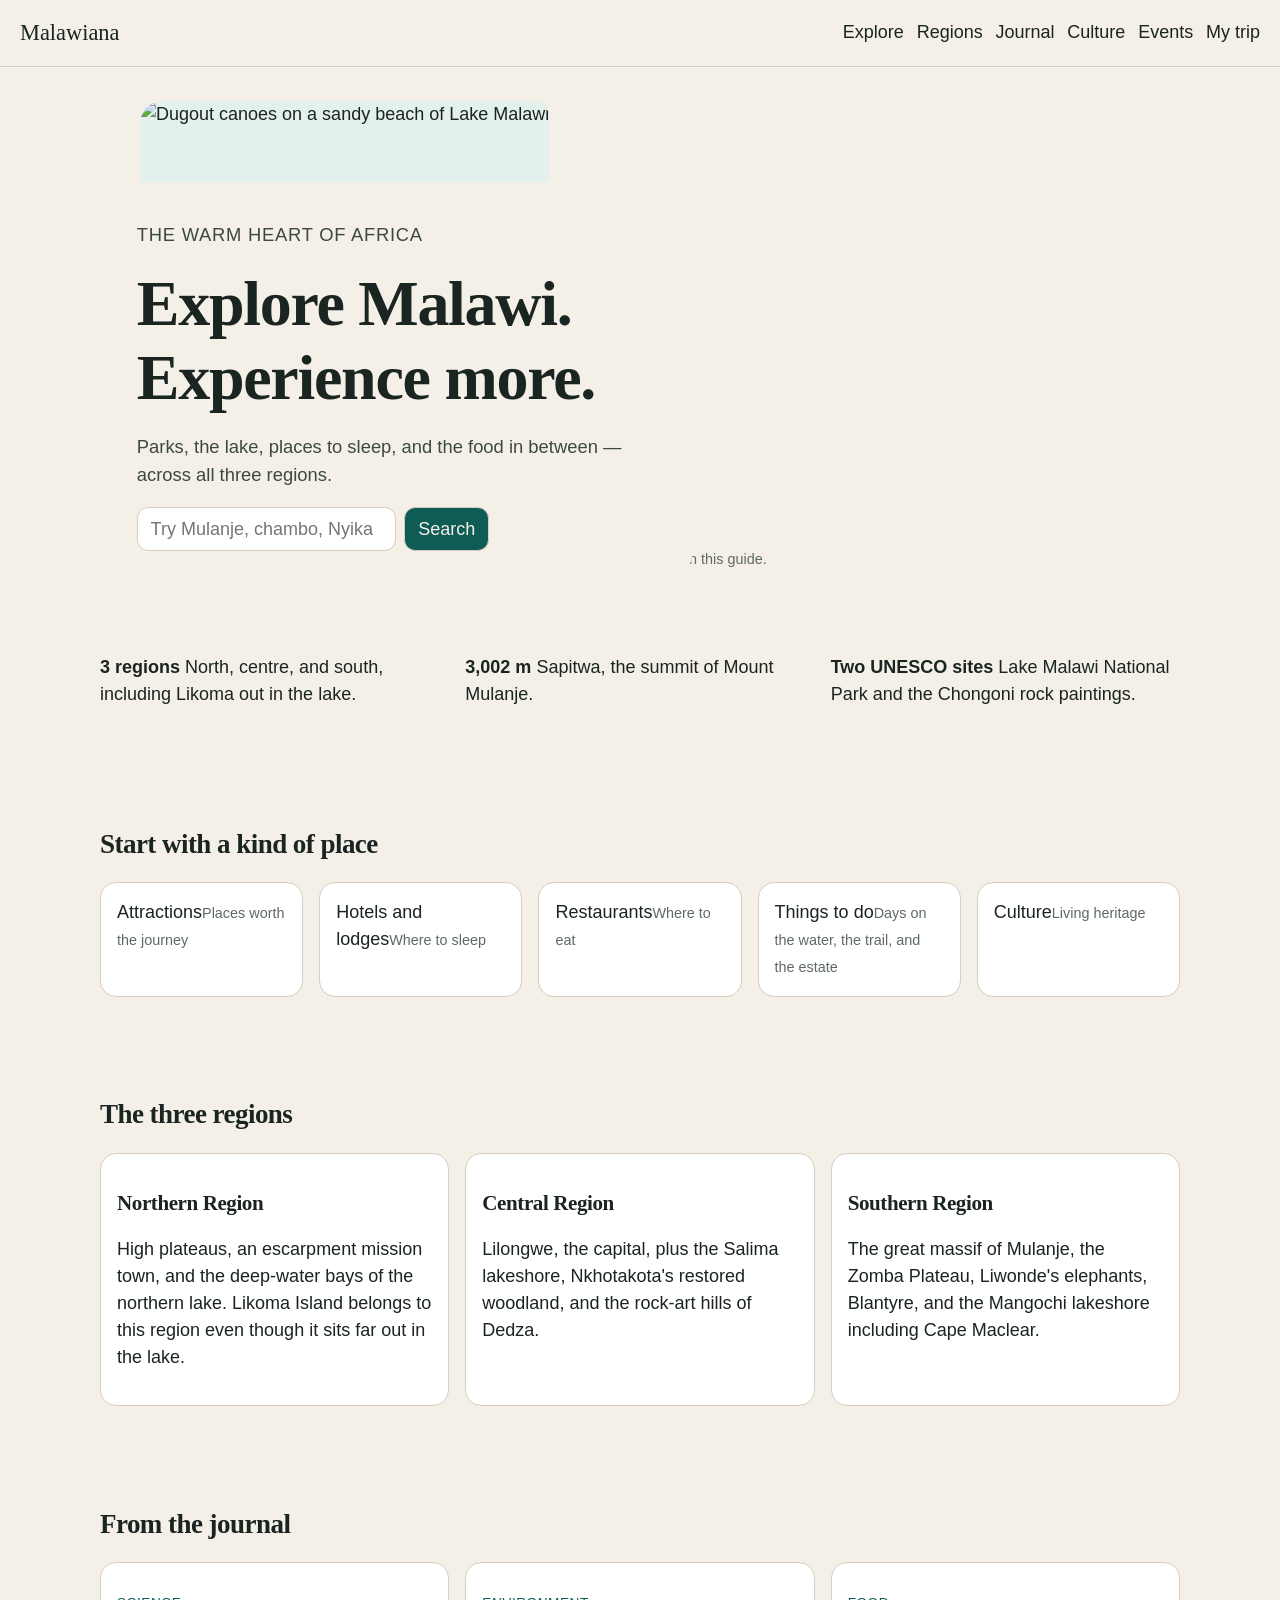
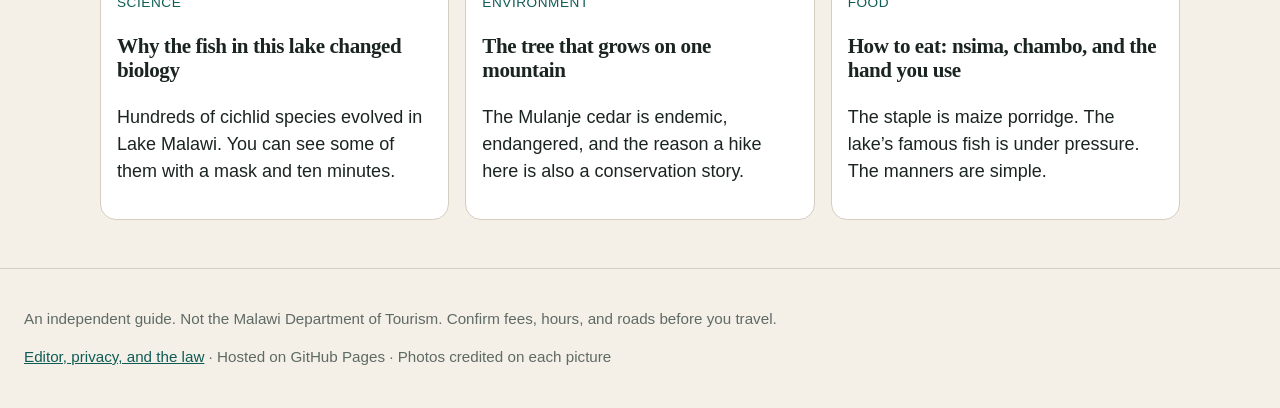
==== index.html @ 538b960f "Add files via upload" ====
<!DOCTYPE html>
<html lang="en">
<head>
  <meta charset="utf-8">
  <meta name="viewport" content="width=device-width, initial-scale=1">
  <title>Malawiana — Discover the warm heart of Africa</title>
  <meta name="description" content="An independent guide to Malawi’s parks, lake, lodges, food, and culture.">
  <link rel="stylesheet" href="styles.css">
  
</head>
<body>
  <a class="skip" href="#content">Skip to content</a>
  <header class="top">
    <a class="brand" href="index.html">Malawiana</a>
    <nav>
      <a href="explore.html">Explore</a>
      <a href="regions/index.html">Regions</a>
      <a href="journal/index.html">Journal</a>
      <a href="culture.html">Culture</a>
      <a href="events.html">Events</a>
      <a href="plan.html">My trip</a>
    </nav>
  </header>
  <div id="content">
  <section class="hero">
    <figure class="shot">
    <img src="https://commons.wikimedia.org/wiki/Special:FilePath/Monoxylon_beach_Lake_Malawi_1557.jpg?width=1600" alt="Dugout canoes on a sandy beach of Lake Malawi" loading="lazy">
    <figcaption>Stefan Kraft · CC BY-SA 3.0 · <a href="https://commons.wikimedia.org/wiki/File:Monoxylon_beach_Lake_Malawi_1557.jpg">Source</a> · A lake beach. Not a photograph of every place in this guide.</figcaption>
  </figure>
    <div class="hero-card">
      <p class="kicker">The warm heart of Africa</p>
      <h1>Explore Malawi. Experience more.</h1>
      <p>Parks, the lake, places to sleep, and the food in between — across all three regions.</p>
      <form class="search" action="explore.html">
        <label class="sr" for="q">Search places</label>
        <input id="q" name="q" placeholder="Try Mulanje, chambo, Nyika">
        <button type="submit">Search</button>
      </form>
    </div>
  </section>
  <section class="wrap facts">
    <p><strong>3 regions</strong> North, centre, and south, including Likoma out in the lake.</p>
    <p><strong>3,002 m</strong> Sapitwa, the summit of Mount Mulanje.</p>
    <p><strong>Two UNESCO sites</strong> Lake Malawi National Park and the Chongoni rock paintings.</p>
  </section>
  <section class="wrap">
    <h2>Start with a kind of place</h2>
    <div class="tiles">
      <a class="tile" href="explore.html?category=attraction"><span>Attractions</span><small>Places worth the journey</small></a><a class="tile" href="explore.html?category=stay"><span>Hotels and lodges</span><small>Where to sleep</small></a><a class="tile" href="explore.html?category=food"><span>Restaurants</span><small>Where to eat</small></a><a class="tile" href="explore.html?category=experience"><span>Things to do</span><small>Days on the water, the trail, and the estate</small></a><a class="tile" href="explore.html?category=culture"><span>Culture</span><small>Living heritage</small></a>
    </div>
  </section>
  <section class="wrap">
    <h2>The three regions</h2>
    <div class="cards">
      <a class="card" href="regions/northern.html"><h3>Northern Region</h3><p>High plateaus, an escarpment mission town, and the deep-water bays of the northern lake. Likoma Island belongs to this region even though it sits far out in the lake.</p></a><a class="card" href="regions/central.html"><h3>Central Region</h3><p>Lilongwe, the capital, plus the Salima lakeshore, Nkhotakota's restored woodland, and the rock-art hills of Dedza.</p></a><a class="card" href="regions/southern.html"><h3>Southern Region</h3><p>The great massif of Mulanje, the Zomba Plateau, Liwonde's elephants, Blantyre, and the Mangochi lakeshore including Cape Maclear.</p></a>
    </div>
  </section>
  <section class="wrap">
    <h2>From the journal</h2>
    <div class="cards">
      <a class="card" href="journal/cichlids.html"><p class="kicker">Science</p><h3>Why the fish in this lake changed biology</h3><p>Hundreds of cichlid species evolved in Lake Malawi. You can see some of them with a mask and ten minutes.</p></a><a class="card" href="journal/mulanje-cedar.html"><p class="kicker">Environment</p><h3>The tree that grows on one mountain</h3><p>The Mulanje cedar is endemic, endangered, and the reason a hike here is also a conservation story.</p></a><a class="card" href="journal/eating.html"><p class="kicker">Food</p><h3>How to eat: nsima, chambo, and the hand you use</h3><p>The staple is maize porridge. The lake’s famous fish is under pressure. The manners are simple.</p></a>
    </div>
  </section></div>
  <footer class="foot">
    <p>An independent guide. Not the Malawi Department of Tourism. Confirm fees, hours, and roads before you travel.</p>
    <p><a href="legal.html">Editor, privacy, and the law</a> · Hosted on GitHub Pages · Photos credited on each picture</p>
  </footer>
  <script src="app.js"></script>
</body>
</html>
---- styles.css ----
:root { --paper:#f4f0e7; --ink:#1a2420; --soft:#3c4943; --muted:#5e6a64; --line:#d5cdbf; --lake:#0f5c57; --foam:#e4f0ee; }
* { box-sizing: border-box; }
html { scroll-behavior: smooth; }
body { margin: 0; background: var(--paper); color: var(--ink); font: 18px/1.5 "Avenir Next", "Segoe UI", sans-serif; }
h1, h2, h3 { font-family: Palatino, "Iowan Old Style", Georgia, serif; font-weight: 560; letter-spacing: -0.02em; line-height: 1.15; }
a { color: var(--lake); }
.skip { position: absolute; left: -999px; }
.skip:focus { left: 1rem; top: 1rem; background: white; padding: .5rem; z-index: 5; }
.top { display: flex; gap: 1rem; justify-content: space-between; align-items: center; padding: 1rem 1.25rem; border-bottom: 1px solid var(--line); position: sticky; top: 0; background: rgb(244 240 231 / .94); }
.brand { font-family: Palatino, Georgia, serif; font-size: 1.4rem; color: var(--ink); text-decoration: none; }
nav { display: flex; flex-wrap: wrap; gap: .8rem; }
nav a { color: var(--ink); text-decoration: none; }
.wrap { width: min(1080px, calc(100% - 2rem)); margin: 0 auto; padding: 2rem 0 3rem; }
.narrow { width: min(740px, calc(100% - 2rem)); }
.kicker { color: var(--lake); font-size: .85rem; letter-spacing: .04em; text-transform: uppercase; }
h1 { font-size: clamp(2.4rem, 5vw, 4.2rem); margin: .2rem 0 .6rem; }
.lede, .hero-card p { color: var(--soft); font-size: 1.15rem; }
.hero { width: min(1080px, calc(100% - 2rem)); margin: 1rem auto; display: grid; }
.hero .shot, .hero .typecard { grid-area: 1 / 1; min-height: 28rem; border-radius: 1.4rem; overflow: hidden; }
.hero img { width: 100%; height: 100%; object-fit: cover; min-height: 28rem; }
.hero-card { grid-area: 1 / 1; align-self: end; margin: 1rem; background: var(--paper); border-radius: 1rem; padding: 1.3rem; max-width: 36rem; }
.search, .filters { display: flex; flex-wrap: wrap; gap: .5rem; }
input, select, button { font: inherit; min-height: 2.8rem; border-radius: .7rem; border: 1px solid var(--line); background: white; color: var(--ink); padding: 0 .8rem; }
button, .btn { background: var(--lake); color: var(--paper); text-decoration: none; display: inline-flex; align-items: center; cursor: pointer; }
.btn-ghost { background: transparent; color: var(--lake); }
.facts, .cards, .tiles { display: grid; gap: 1rem; }
.tiles { grid-template-columns: repeat(auto-fit, minmax(180px, 1fr)); }
.tile, .card { display: block; border: 1px solid var(--line); border-radius: 1rem; padding: 1rem; color: inherit; text-decoration: none; background: white; }
.tile small, .fine, figcaption { color: var(--muted); font-size: .9rem; }
.cards { grid-template-columns: repeat(auto-fit, minmax(240px, 1fr)); }
.split { display: grid; gap: 1rem; }
.map { height: 28rem; border-radius: 1rem; border: 1px solid var(--line); }
.shot img { width: 100%; border-radius: 1rem; max-height: 32rem; object-fit: cover; background: var(--foam); }
.typecard { display: grid; place-items: center; background: var(--lake); color: var(--paper); min-height: 12rem; border-radius: 1rem; font-family: Palatino, Georgia, serif; font-size: 2rem; }
.facts-list { display: grid; gap: .8rem; }
.facts-list div { display: grid; gap: .15rem; }
dt { color: var(--muted); font-size: .85rem; }
.amenities { display: flex; flex-wrap: wrap; gap: .4rem; }
.amenities span { border: 1px solid var(--line); border-radius: 999px; padding: .2rem .6rem; font-size: .9rem; }
.actions { display: flex; flex-wrap: wrap; gap: .5rem; }
.people div { display: grid; gap: .2rem; padding: .7rem 0; border-top: 1px solid var(--line); }
.foot { border-top: 1px solid var(--line); padding: 1.5rem; color: var(--muted); font-size: .95rem; }
.sr { position: absolute; width: 1px; height: 1px; overflow: hidden; clip: rect(0 0 0 0); }
.stack { display: grid; gap: .8rem; }
ul.plain { padding-left: 1.1rem; }
@media (min-width: 900px) { .split { grid-template-columns: 1.1fr .9fr; } .facts { grid-template-columns: repeat(3, 1fr); } }
@media (prefers-reduced-motion: reduce) { html { scroll-behavior: auto; } }
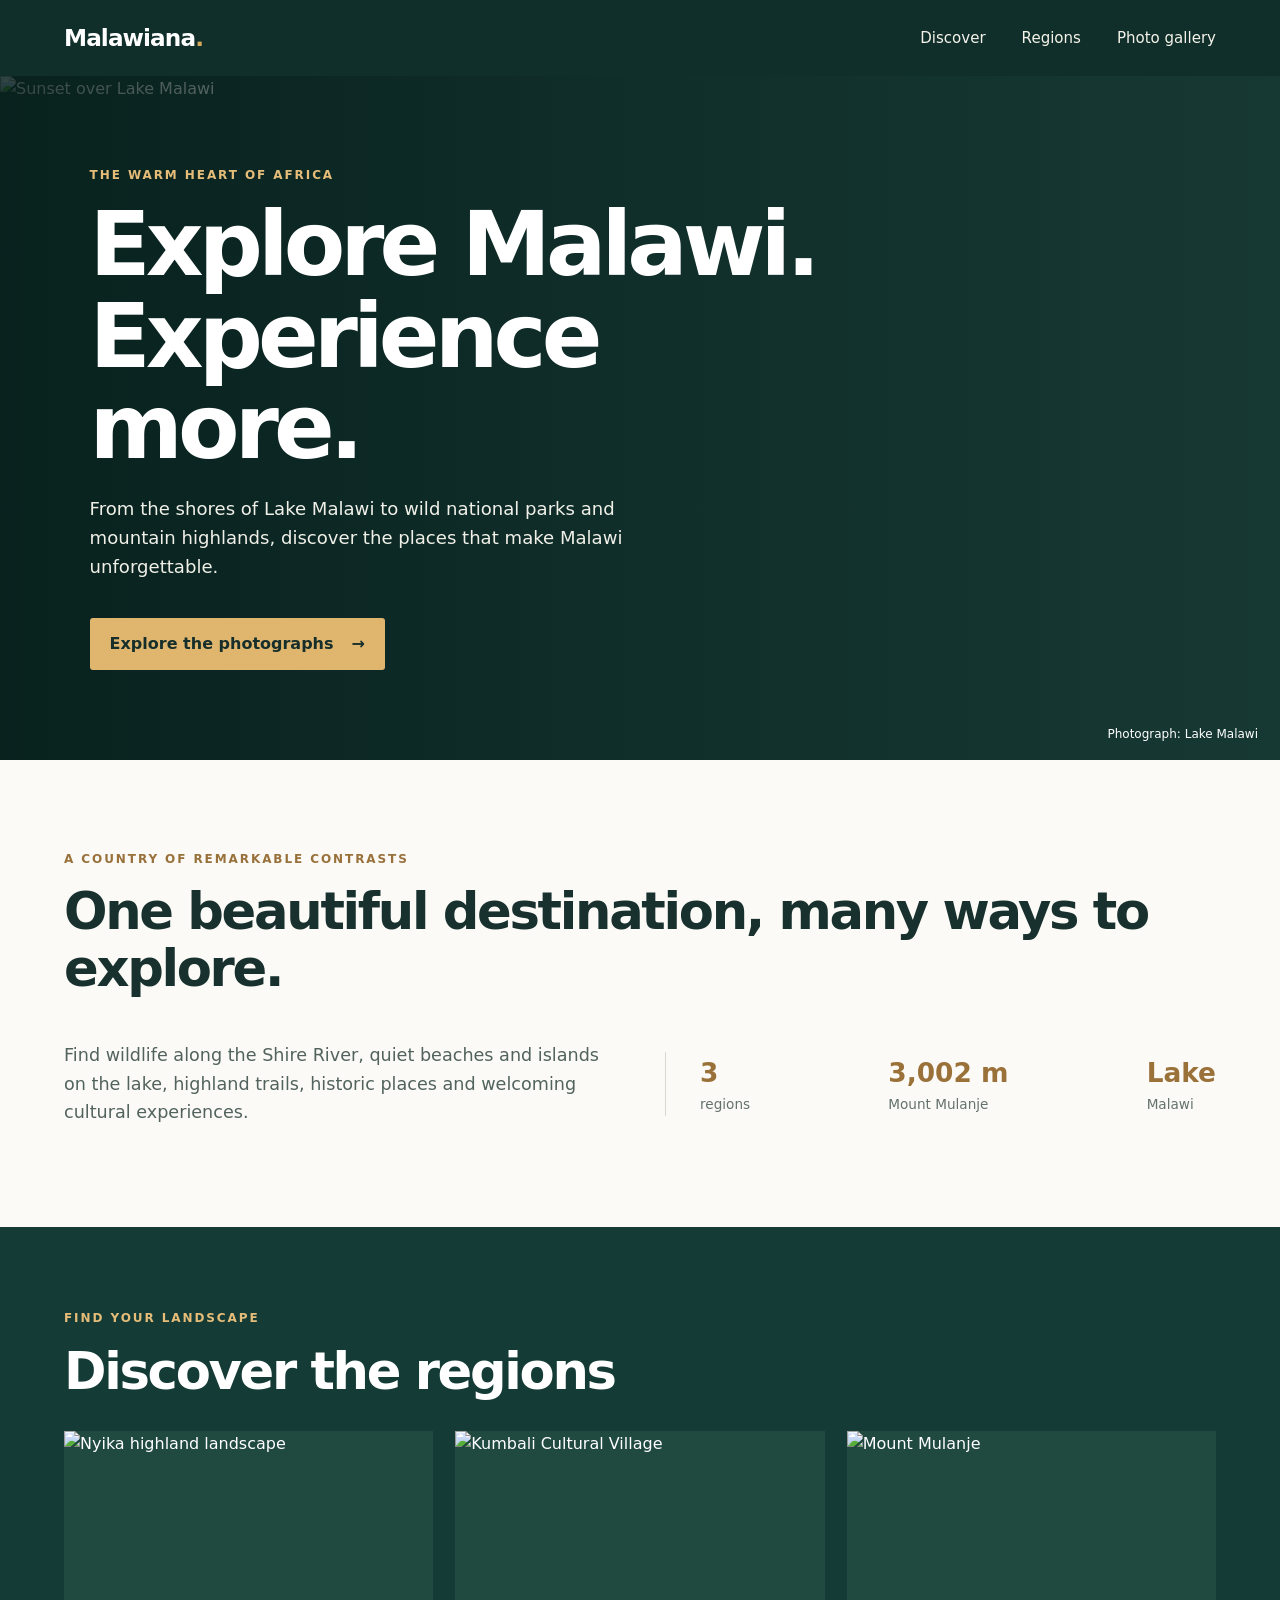
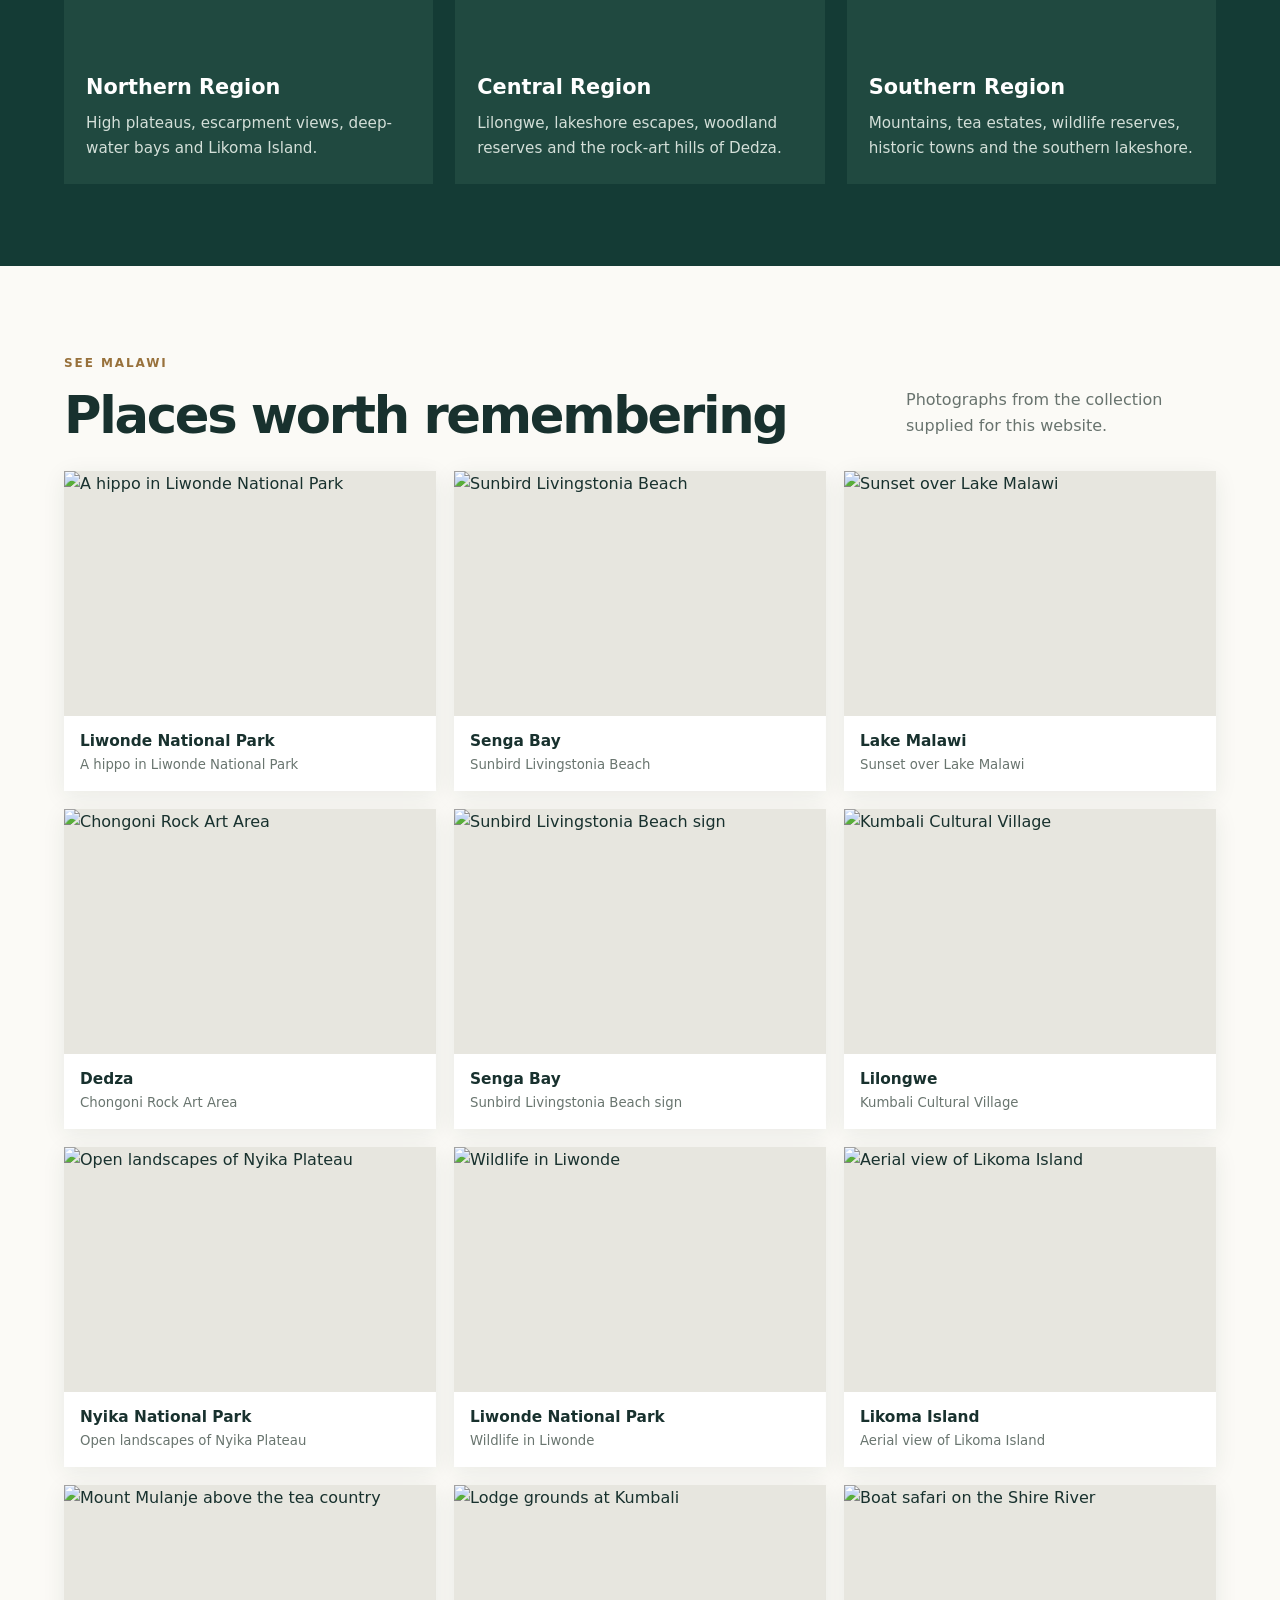
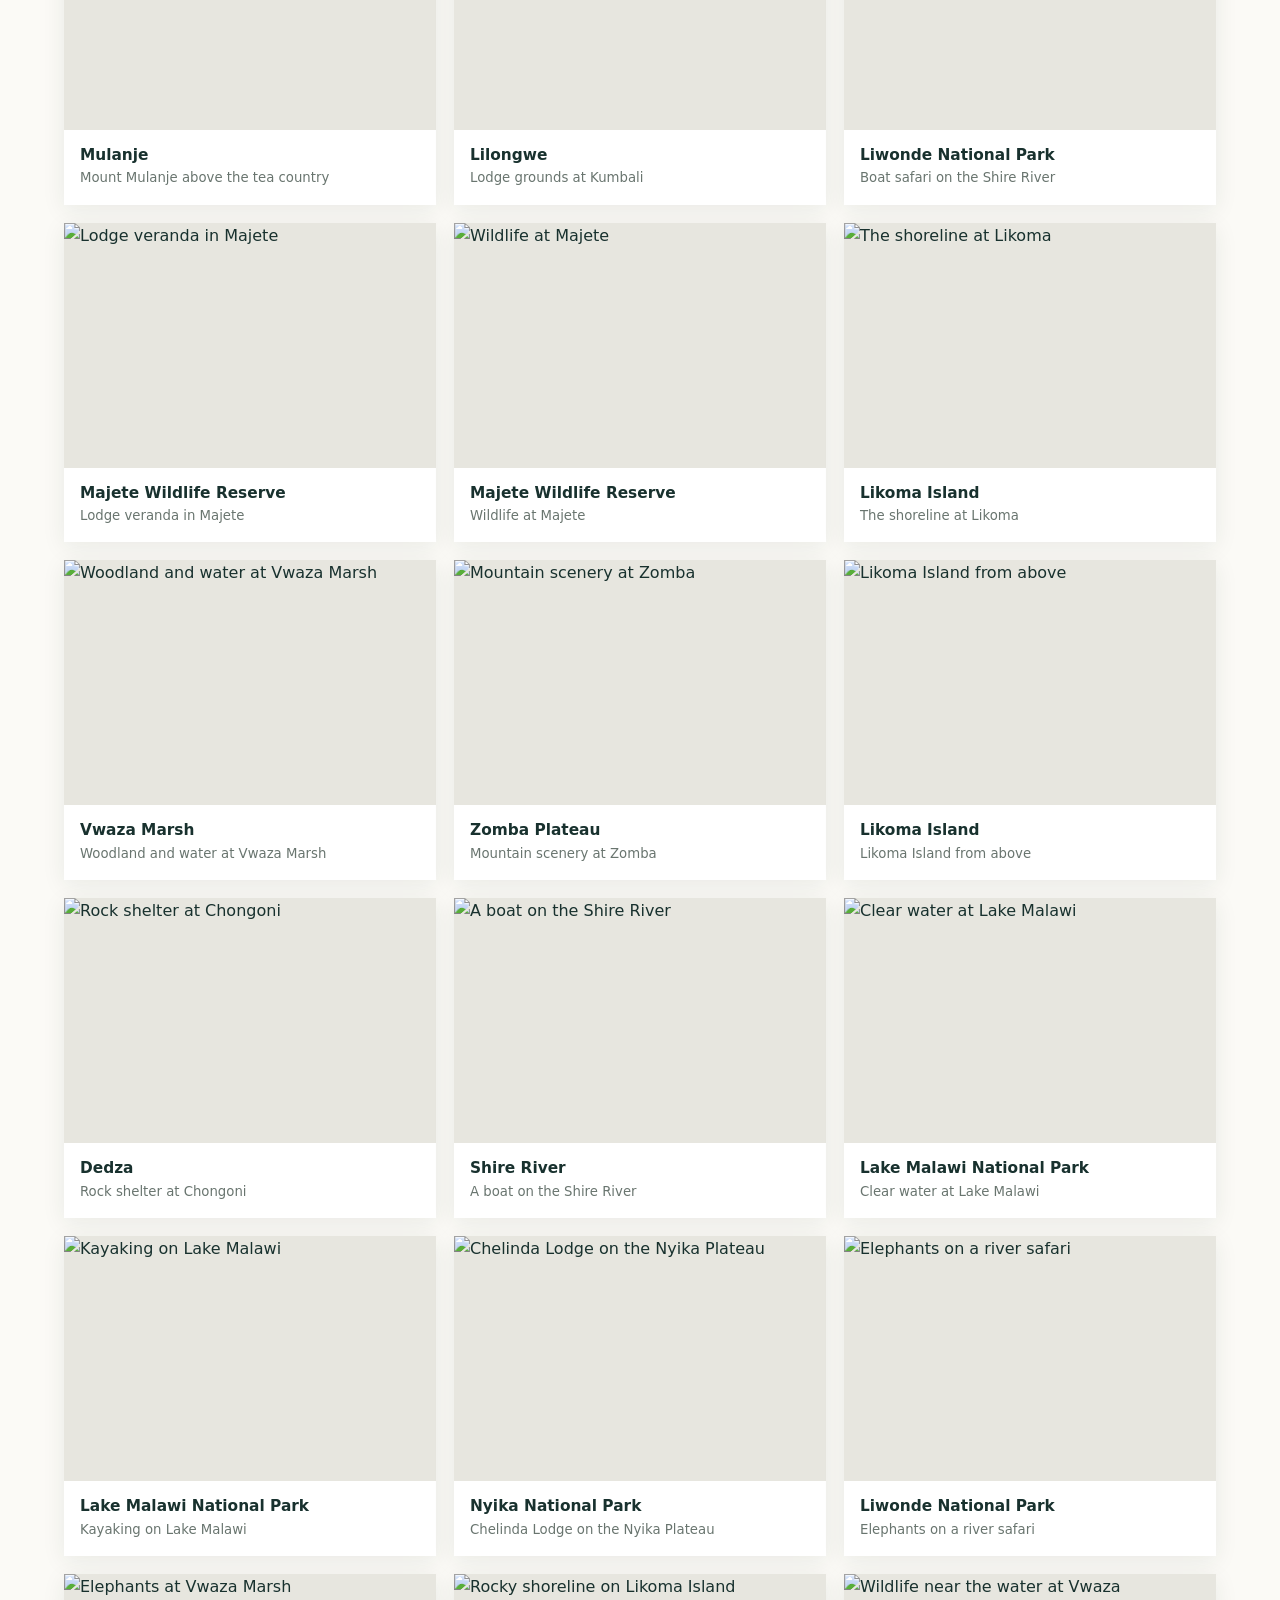
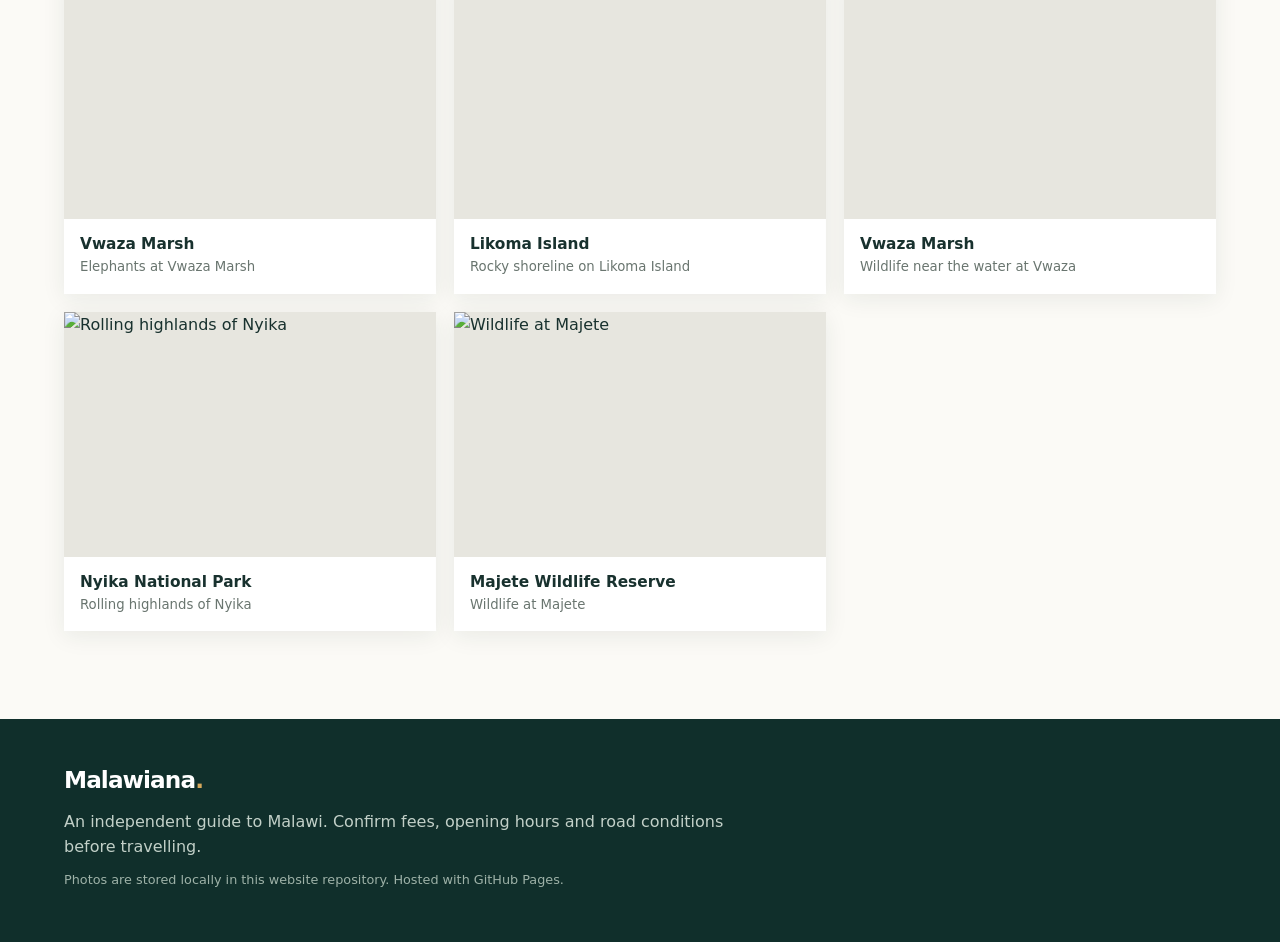
==== commit a2be1ef5: "Add files via upload" ====
--- a/index.html
+++ b/index.html
@@ -3,68 +3,51 @@
 <head>
   <meta charset="utf-8">
   <meta name="viewport" content="width=device-width, initial-scale=1">
-  <title>Malawiana — Discover the warm heart of Africa</title>
-  <meta name="description" content="An independent guide to Malawi’s parks, lake, lodges, food, and culture.">
+  <meta name="theme-color" content="#123b36">
+  <meta name="description" content="Discover Malawi: national parks, Lake Malawi, mountains, culture and places to stay.">
+  <title>Malawiana — Discover the Warm Heart of Africa</title>
   <link rel="stylesheet" href="styles.css">
-  
 </head>
 <body>
   <a class="skip" href="#content">Skip to content</a>
   <header class="top">
-    <a class="brand" href="index.html">Malawiana</a>
-    <nav>
-      <a href="explore.html">Explore</a>
-      <a href="regions/index.html">Regions</a>
-      <a href="journal/index.html">Journal</a>
-      <a href="culture.html">Culture</a>
-      <a href="events.html">Events</a>
-      <a href="plan.html">My trip</a>
+    <a class="brand" href="index.html">Malawiana<span>.</span></a>
+    <nav aria-label="Main navigation">
+      <a href="#discover">Discover</a><a href="#regions">Regions</a><a href="#gallery">Photo gallery</a>
     </nav>
   </header>
-  <div id="content">
-  <section class="hero">
-    <figure class="shot">
-    <img src="https://commons.wikimedia.org/wiki/Special:FilePath/Monoxylon_beach_Lake_Malawi_1557.jpg?width=1600" alt="Dugout canoes on a sandy beach of Lake Malawi" loading="lazy">
-    <figcaption>Stefan Kraft · CC BY-SA 3.0 · <a href="https://commons.wikimedia.org/wiki/File:Monoxylon_beach_Lake_Malawi_1557.jpg">Source</a> · A lake beach. Not a photograph of every place in this guide.</figcaption>
-  </figure>
-    <div class="hero-card">
-      <p class="kicker">The warm heart of Africa</p>
-      <h1>Explore Malawi. Experience more.</h1>
-      <p>Parks, the lake, places to sleep, and the food in between — across all three regions.</p>
-      <form class="search" action="explore.html">
-        <label class="sr" for="q">Search places</label>
-        <input id="q" name="q" placeholder="Try Mulanje, chambo, Nyika">
-        <button type="submit">Search</button>
-      </form>
-    </div>
-  </section>
-  <section class="wrap facts">
-    <p><strong>3 regions</strong> North, centre, and south, including Likoma out in the lake.</p>
-    <p><strong>3,002 m</strong> Sapitwa, the summit of Mount Mulanje.</p>
-    <p><strong>Two UNESCO sites</strong> Lake Malawi National Park and the Chongoni rock paintings.</p>
-  </section>
-  <section class="wrap">
-    <h2>Start with a kind of place</h2>
-    <div class="tiles">
-      <a class="tile" href="explore.html?category=attraction"><span>Attractions</span><small>Places worth the journey</small></a><a class="tile" href="explore.html?category=stay"><span>Hotels and lodges</span><small>Where to sleep</small></a><a class="tile" href="explore.html?category=food"><span>Restaurants</span><small>Where to eat</small></a><a class="tile" href="explore.html?category=experience"><span>Things to do</span><small>Days on the water, the trail, and the estate</small></a><a class="tile" href="explore.html?category=culture"><span>Culture</span><small>Living heritage</small></a>
-    </div>
-  </section>
-  <section class="wrap">
-    <h2>The three regions</h2>
-    <div class="cards">
-      <a class="card" href="regions/northern.html"><h3>Northern Region</h3><p>High plateaus, an escarpment mission town, and the deep-water bays of the northern lake. Likoma Island belongs to this region even though it sits far out in the lake.</p></a><a class="card" href="regions/central.html"><h3>Central Region</h3><p>Lilongwe, the capital, plus the Salima lakeshore, Nkhotakota's restored woodland, and the rock-art hills of Dedza.</p></a><a class="card" href="regions/southern.html"><h3>Southern Region</h3><p>The great massif of Mulanje, the Zomba Plateau, Liwonde's elephants, Blantyre, and the Mangochi lakeshore including Cape Maclear.</p></a>
-    </div>
-  </section>
-  <section class="wrap">
-    <h2>From the journal</h2>
-    <div class="cards">
-      <a class="card" href="journal/cichlids.html"><p class="kicker">Science</p><h3>Why the fish in this lake changed biology</h3><p>Hundreds of cichlid species evolved in Lake Malawi. You can see some of them with a mask and ten minutes.</p></a><a class="card" href="journal/mulanje-cedar.html"><p class="kicker">Environment</p><h3>The tree that grows on one mountain</h3><p>The Mulanje cedar is endemic, endangered, and the reason a hike here is also a conservation story.</p></a><a class="card" href="journal/eating.html"><p class="kicker">Food</p><h3>How to eat: nsima, chambo, and the hand you use</h3><p>The staple is maize porridge. The lake’s famous fish is under pressure. The manners are simple.</p></a>
-    </div>
-  </section></div>
-  <footer class="foot">
-    <p>An independent guide. Not the Malawi Department of Tourism. Confirm fees, hours, and roads before you travel.</p>
-    <p><a href="legal.html">Editor, privacy, and the law</a> · Hosted on GitHub Pages · Photos credited on each picture</p>
-  </footer>
-  <script src="app.js"></script>
+  <main id="content">
+    <section class="hero">
+      <img class="hero-image" src="images/lake-malawi-sunset.jpg" alt="Sunset over Lake Malawi" fetchpriority="high">
+      <div class="hero-shade"></div>
+      <div class="hero-copy">
+        <p class="eyebrow">The warm heart of Africa</p>
+        <h1>Explore Malawi.<br>Experience more.</h1>
+        <p>From the shores of Lake Malawi to wild national parks and mountain highlands, discover the places that make Malawi unforgettable.</p>
+        <a class="primary-link" href="#gallery">Explore the photographs <span aria-hidden="true">→</span></a>
+      </div>
+      <span class="hero-credit">Photograph: Lake Malawi</span>
+    </section>
+    <section class="intro wrap" id="discover">
+      <p class="eyebrow dark">A country of remarkable contrasts</p>
+      <h2>One beautiful destination, many ways to explore.</h2>
+      <div class="intro-grid">
+        <p>Find wildlife along the Shire River, quiet beaches and islands on the lake, highland trails, historic places and welcoming cultural experiences.</p>
+        <div class="quick-facts"><div><strong>3</strong><span>regions</span></div><div><strong>3,002 m</strong><span>Mount Mulanje</span></div><div><strong>Lake</strong><span>Malawi</span></div></div>
+      </div>
+    </section>
+    <section class="region-section" id="regions"><div class="wrap"><p class="eyebrow">Find your landscape</p><h2>Discover the regions</h2>
+      <div class="region-grid">
+        <article class="region-card"><img src="images/nyika-plateau.jpg" alt="Nyika highland landscape" loading="lazy"><div><h3>Northern Region</h3><p>High plateaus, escarpment views, deep-water bays and Likoma Island.</p></div></article>
+        <article class="region-card"><img src="images/kumbali-cultural-village.jpg" alt="Kumbali Cultural Village" loading="lazy"><div><h3>Central Region</h3><p>Lilongwe, lakeshore escapes, woodland reserves and the rock-art hills of Dedza.</p></div></article>
+        <article class="region-card"><img src="images/mount-mulanje.jpg" alt="Mount Mulanje" loading="lazy"><div><h3>Southern Region</h3><p>Mountains, tea estates, wildlife reserves, historic towns and the southern lakeshore.</p></div></article>
+      </div>
+    </div></section>
+    <section class="wrap gallery-section" id="gallery"><div class="gallery-heading"><div><p class="eyebrow dark">See Malawi</p><h2>Places worth remembering</h2></div><p>Photographs from the collection supplied for this website.</p></div>
+      <div class="photo-grid" id="photo-gallery" aria-live="polite"><p>Loading photographs…</p></div>
+    </section>
+  </main>
+  <footer class="foot"><div class="wrap"><a class="brand" href="index.html">Malawiana<span>.</span></a><p>An independent guide to Malawi. Confirm fees, opening hours and road conditions before travelling.</p><p class="small">Photos are stored locally in this website repository. Hosted with GitHub Pages.</p></div></footer>
+  <script src="app.js" defer></script>
 </body>
-</html>+</html>
--- a/styles.css
+++ b/styles.css
@@ -1,48 +1 @@
-
-:root { --paper:#f4f0e7; --ink:#1a2420; --soft:#3c4943; --muted:#5e6a64; --line:#d5cdbf; --lake:#0f5c57; --foam:#e4f0ee; }
-* { box-sizing: border-box; }
-html { scroll-behavior: smooth; }
-body { margin: 0; background: var(--paper); color: var(--ink); font: 18px/1.5 "Avenir Next", "Segoe UI", sans-serif; }
-h1, h2, h3 { font-family: Palatino, "Iowan Old Style", Georgia, serif; font-weight: 560; letter-spacing: -0.02em; line-height: 1.15; }
-a { color: var(--lake); }
-.skip { position: absolute; left: -999px; }
-.skip:focus { left: 1rem; top: 1rem; background: white; padding: .5rem; z-index: 5; }
-.top { display: flex; gap: 1rem; justify-content: space-between; align-items: center; padding: 1rem 1.25rem; border-bottom: 1px solid var(--line); position: sticky; top: 0; background: rgb(244 240 231 / .94); }
-.brand { font-family: Palatino, Georgia, serif; font-size: 1.4rem; color: var(--ink); text-decoration: none; }
-nav { display: flex; flex-wrap: wrap; gap: .8rem; }
-nav a { color: var(--ink); text-decoration: none; }
-.wrap { width: min(1080px, calc(100% - 2rem)); margin: 0 auto; padding: 2rem 0 3rem; }
-.narrow { width: min(740px, calc(100% - 2rem)); }
-.kicker { color: var(--lake); font-size: .85rem; letter-spacing: .04em; text-transform: uppercase; }
-h1 { font-size: clamp(2.4rem, 5vw, 4.2rem); margin: .2rem 0 .6rem; }
-.lede, .hero-card p { color: var(--soft); font-size: 1.15rem; }
-.hero { width: min(1080px, calc(100% - 2rem)); margin: 1rem auto; display: grid; }
-.hero .shot, .hero .typecard { grid-area: 1 / 1; min-height: 28rem; border-radius: 1.4rem; overflow: hidden; }
-.hero img { width: 100%; height: 100%; object-fit: cover; min-height: 28rem; }
-.hero-card { grid-area: 1 / 1; align-self: end; margin: 1rem; background: var(--paper); border-radius: 1rem; padding: 1.3rem; max-width: 36rem; }
-.search, .filters { display: flex; flex-wrap: wrap; gap: .5rem; }
-input, select, button { font: inherit; min-height: 2.8rem; border-radius: .7rem; border: 1px solid var(--line); background: white; color: var(--ink); padding: 0 .8rem; }
-button, .btn { background: var(--lake); color: var(--paper); text-decoration: none; display: inline-flex; align-items: center; cursor: pointer; }
-.btn-ghost { background: transparent; color: var(--lake); }
-.facts, .cards, .tiles { display: grid; gap: 1rem; }
-.tiles { grid-template-columns: repeat(auto-fit, minmax(180px, 1fr)); }
-.tile, .card { display: block; border: 1px solid var(--line); border-radius: 1rem; padding: 1rem; color: inherit; text-decoration: none; background: white; }
-.tile small, .fine, figcaption { color: var(--muted); font-size: .9rem; }
-.cards { grid-template-columns: repeat(auto-fit, minmax(240px, 1fr)); }
-.split { display: grid; gap: 1rem; }
-.map { height: 28rem; border-radius: 1rem; border: 1px solid var(--line); }
-.shot img { width: 100%; border-radius: 1rem; max-height: 32rem; object-fit: cover; background: var(--foam); }
-.typecard { display: grid; place-items: center; background: var(--lake); color: var(--paper); min-height: 12rem; border-radius: 1rem; font-family: Palatino, Georgia, serif; font-size: 2rem; }
-.facts-list { display: grid; gap: .8rem; }
-.facts-list div { display: grid; gap: .15rem; }
-dt { color: var(--muted); font-size: .85rem; }
-.amenities { display: flex; flex-wrap: wrap; gap: .4rem; }
-.amenities span { border: 1px solid var(--line); border-radius: 999px; padding: .2rem .6rem; font-size: .9rem; }
-.actions { display: flex; flex-wrap: wrap; gap: .5rem; }
-.people div { display: grid; gap: .2rem; padding: .7rem 0; border-top: 1px solid var(--line); }
-.foot { border-top: 1px solid var(--line); padding: 1.5rem; color: var(--muted); font-size: .95rem; }
-.sr { position: absolute; width: 1px; height: 1px; overflow: hidden; clip: rect(0 0 0 0); }
-.stack { display: grid; gap: .8rem; }
-ul.plain { padding-left: 1.1rem; }
-@media (min-width: 900px) { .split { grid-template-columns: 1.1fr .9fr; } .facts { grid-template-columns: repeat(3, 1fr); } }
-@media (prefers-reduced-motion: reduce) { html { scroll-behavior: auto; } }
+*{box-sizing:border-box}html{scroll-behavior:smooth}body{margin:0;font-family:Inter,ui-sans-serif,system-ui,-apple-system,"Segoe UI",sans-serif;color:#18312e;background:#fbfaf6;line-height:1.6}.skip{position:absolute;left:-9999px}.skip:focus{left:1rem;top:1rem;background:#fff;padding:.7rem;z-index:20}.top{height:76px;padding:0 max(5vw,22px);display:flex;align-items:center;justify-content:space-between;background:#102f2b;color:#fff}.brand{font-size:1.45rem;font-weight:800;letter-spacing:-.04em;color:#fff;text-decoration:none}.brand span{color:#d7a95c}.top nav{display:flex;gap:clamp(14px,3vw,36px)}.top nav a{color:#f5f3e9;text-decoration:none;font-size:.94rem}.top nav a:hover{color:#e6bd79}.hero{min-height:590px;height:min(76vh,760px);position:relative;display:flex;align-items:center;overflow:hidden;background:#183b36;color:#fff}.hero-image,.hero-shade{position:absolute;inset:0;width:100%;height:100%}.hero-image{object-fit:cover;object-position:center 55%}.hero-shade{background:linear-gradient(90deg,rgba(5,28,25,.82),rgba(5,28,25,.36) 58%,rgba(5,28,25,.08))}.hero-copy{position:relative;z-index:1;width:min(760px,90%);margin-left:max(7vw,24px);padding:70px 0}.eyebrow{text-transform:uppercase;letter-spacing:.16em;font-size:.75rem;font-weight:800;color:#e5bd79;margin:0 0 14px}.eyebrow.dark{color:#98713b}.hero h1{font-size:clamp(2.8rem,7vw,5.7rem);line-height:1.02;letter-spacing:-.055em;margin:0 0 22px}.hero-copy>p:not(.eyebrow){font-size:1.13rem;max-width:560px;color:#f0f0e9}.primary-link{display:inline-flex;gap:18px;align-items:center;margin-top:18px;padding:13px 20px;background:#e0b66f;color:#172f2b;text-decoration:none;font-weight:750;border-radius:3px}.primary-link:hover{background:#f1d29b}.hero-credit{position:absolute;right:22px;bottom:16px;font-size:.75rem;color:#fff}.wrap{width:min(1160px,90%);margin-inline:auto}.intro{padding:90px 0 84px}.intro h2,.gallery-section h2,.region-section h2{font-size:clamp(2rem,4vw,3.2rem);letter-spacing:-.045em;line-height:1.1;margin:0 0 28px}.intro-grid{display:grid;grid-template-columns:1fr 1fr;gap:50px;align-items:center}.intro-grid>p{font-size:1.1rem;color:#52635e;max-width:560px}.quick-facts{display:flex;justify-content:space-between;gap:15px;border-left:1px solid #d9d8ce;padding-left:34px}.quick-facts div{display:flex;flex-direction:column}.quick-facts strong{font-size:1.65rem;color:#9b713a}.quick-facts span{font-size:.85rem;color:#64716c}.region-section{background:#143b35;color:#fff;padding:82px 0}.region-section h2{margin-bottom:32px}.region-grid{display:grid;grid-template-columns:repeat(3,1fr);gap:22px}.region-card{background:#204940;overflow:hidden}.region-card img{width:100%;height:220px;object-fit:cover;display:block}.region-card div{padding:20px 22px 24px}.region-card h3{margin:0 0 7px;font-size:1.3rem}.region-card p{margin:0;color:#d3dfd8;font-size:.95rem}.gallery-section{padding:88px 0}.gallery-heading{display:flex;align-items:end;justify-content:space-between;gap:24px;margin-bottom:28px}.gallery-heading h2{margin-bottom:0}.gallery-heading>p{max-width:310px;color:#68736e;margin:0 0 5px}.photo-grid{display:grid;grid-template-columns:repeat(3,1fr);gap:18px}.photo-card{margin:0;background:#fff;box-shadow:0 5px 22px rgba(25,48,40,.08);overflow:hidden}.photo-card img{display:block;width:100%;height:245px;object-fit:cover;background:#e7e6df}.photo-card figcaption{padding:13px 16px 16px;display:flex;flex-direction:column}.photo-card figcaption strong{font-size:.96rem}.photo-card figcaption span{font-size:.83rem;color:#69756f}.foot{background:#102f2b;color:#e7eee9;padding:42px 0}.foot p{max-width:700px;margin:10px 0;color:#c2d0c8}.foot .small{font-size:.8rem;color:#9eb2a8}@media(max-width:760px){.top{height:auto;min-height:70px;align-items:flex-start;flex-direction:column;padding-top:14px;padding-bottom:14px;gap:8px}.top nav{width:100%;overflow-x:auto;gap:20px;padding-bottom:4px}.top nav a{white-space:nowrap;font-size:.86rem}.hero{height:650px;min-height:520px}.hero-copy{margin-left:6%;padding:50px 0}.intro{padding:62px 0}.intro-grid{grid-template-columns:1fr;gap:20px}.quick-facts{padding-left:0;border-left:0;border-top:1px solid #d9d8ce;padding-top:20px}.region-section,.gallery-section{padding:62px 0}.region-grid{grid-template-columns:1fr}.region-card img{height:230px}.gallery-heading{display:block}.gallery-heading>p{margin-top:12px}.photo-grid{grid-template-columns:repeat(2,minmax(0,1fr));gap:12px}.photo-card img{height:170px}.photo-card figcaption{padding:10px}.photo-card figcaption strong{font-size:.85rem}.photo-card figcaption span{font-size:.76rem}}@media(max-width:420px){.photo-grid{grid-template-columns:1fr}.photo-card img{height:220px}.quick-facts strong{font-size:1.3rem}}
